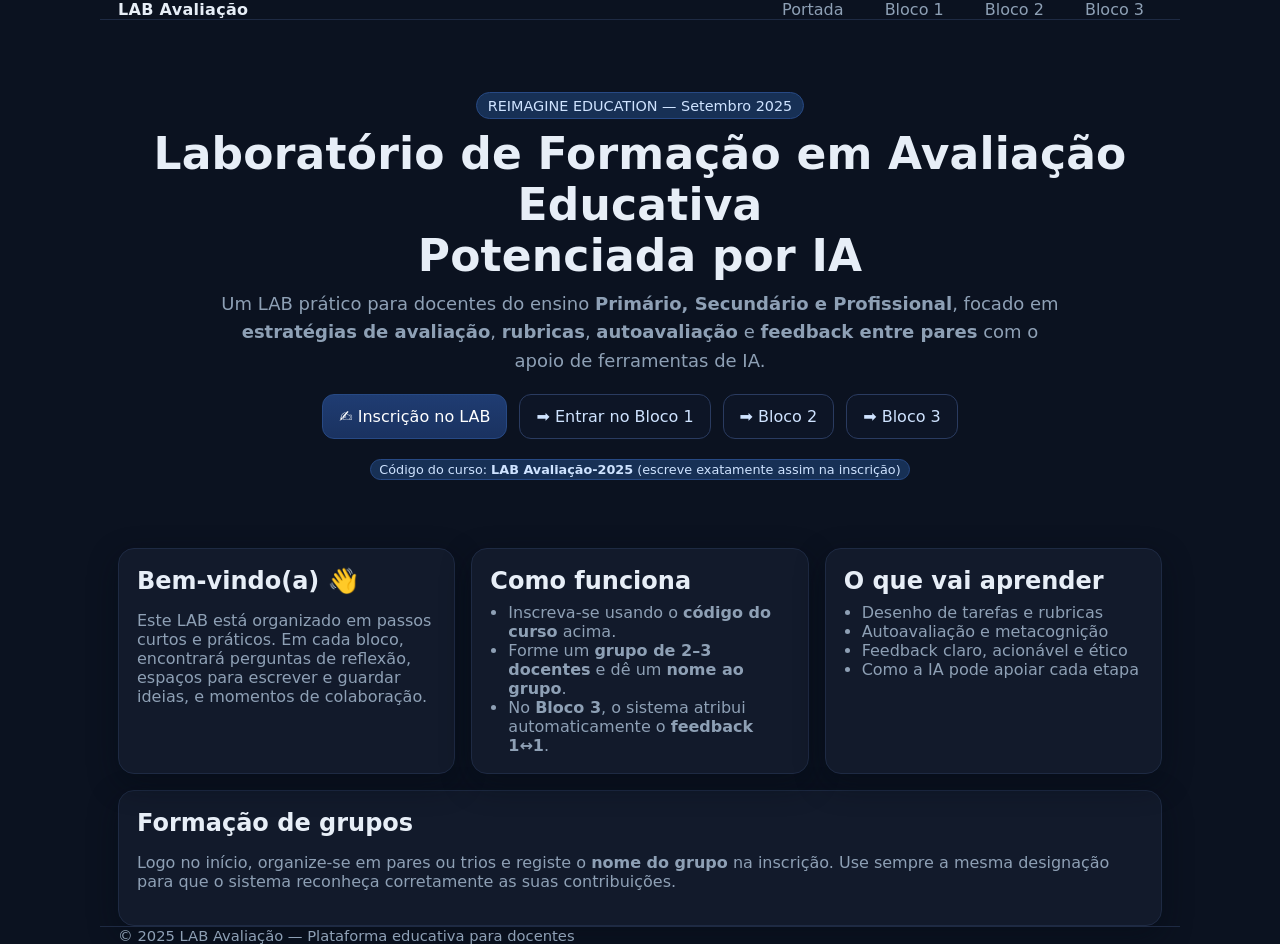
==== index.html @ 11b27a01 "Add files via upload" ====
<!doctype html>
<html lang="pt-PT">
<head>
  <meta charset="utf-8" />
  <meta name="viewport" content="width=device-width, initial-scale=1" />
  <title>LAB Avaliação – Portada</title>
  <meta name="description" content="Laboratório de Formação em Avaliação Educativa Potenciada por IA. REIMAGINE EDUCATION. Setembro 2025.">
  <style>
    :root{
      --bg:#0b1220;--panel:#121a2b;--muted:#8ea0b5;--text:#e7eef7;--brand:#4da3ff;--accent:#7dd3fc;--ok:#22c55e;--ring:rgba(77,163,255,.35);
    }
    *{box-sizing:border-box}
    html,body{margin:0;height:100%;background:var(--bg);color:var(--text);font-family:system-ui,-apple-system,Segoe UI,Roboto,Inter,Helvetica,Arial,sans-serif}
    a{color:var(--accent);text-decoration:none}
    header{display:flex;gap:16px;align-items:center;justify-content:space-between;padding:14px 18px;border-bottom:1px solid #1e2a43;background:linear-gradient(180deg,#0b1220 0,#0b1220d9 100%)}
    .brand{font-weight:700;letter-spacing:.3px}
    nav a{color:var(--muted);margin:0 8px;padding:8px 10px;border-radius:10px}
    nav a:hover{background:#1a2742;color:#e7eef7}
    .btn{display:inline-flex;gap:.6rem;align-items:center;background:linear-gradient(180deg,#1f3c72,#1a3260);border:1px solid #274984;color:#fff;padding:12px 16px;border-radius:12px;cursor:pointer}
    .btn:hover{filter:brightness(1.08)}
    .btn.secondary{background:#0d1526;color:#cfe3ff;border-color:#2a3b60}
    .wrap{max-width:1080px;margin:0 auto;padding:0 18px}
    .hero{display:grid;place-items:center;min-height:58vh;text-align:center;padding:24px}
    .hero h1{font-size:clamp(28px,4.2vw,44px);margin:.2em 0 .2em;font-weight:800;letter-spacing:.2px}
    .hero p{color:var(--muted);font-size:clamp(15px,2vw,18px);max-width:840px;margin:0 auto 18px;line-height:1.6}
    .cta{display:flex;gap:12px;flex-wrap:wrap;justify-content:center;margin-top:10px}
    .badge{display:inline-block;margin-top:10px;font-size:.9rem;padding:.28rem .7rem;border-radius:999px;background:#173055;border:1px solid #274984;color:#cfe3ff}
    .panel{background:var(--panel);border:1px solid #1e2a43;border-radius:16px;padding:18px;box-shadow:0 10px 30px rgba(4,10,20,.45)}
    .grid3{display:grid;gap:16px}
    @media (min-width:860px){.grid3{grid-template-columns:1fr 1fr 1fr}}
    h2{margin:0 0 8px}
    .muted{color:var(--muted)}
    .note{font-size:.95rem;color:var(--muted)}
    footer{padding:24px 18px;border-top:1px solid #1e2a43;margin-top:28px;color:var(--muted);font-size:.92rem}
    .list{margin:8px 0 0 0;padding-left:18px}
    .tag{display:inline-block;padding:2px 8px;border-radius:999px;background:#173055;border:1px solid #274984;color:#cfe3ff;font-size:.8rem}
    .spacer{height:20px}
  </style>
</head>
<body>
  <header class="wrap">
    <div class="brand">LAB Avaliação</div>
    <nav>
      <a href="index.html" aria-current="page">Portada</a>
      <a href="bloco1.html">Bloco 1</a>
      <a href="bloco2.html">Bloco 2</a>
      <a href="bloco3.html">Bloco 3</a>
    </nav>
  </header>

  <main>
    <section class="hero wrap">
      <div>
        <span class="badge">REIMAGINE EDUCATION — Setembro 2025</span>
        <h1>Laboratório de Formação em Avaliação Educativa<br/>Potenciada por IA</h1>
        <p>
          Um LAB prático para docentes do ensino <b>Primário, Secundário e Profissional</b>, focado em
          <b>estratégias de avaliação</b>, <b>rubricas</b>, <b>autoavaliação</b> e <b>feedback entre pares</b> com o apoio de ferramentas de IA.
        </p>
        <div class="cta">
          <!-- Substitui o link do Forms se tiveres um novo -->
          <a class="btn" href="https://forms.gle/6xL4aq1236qaYxDQ7" target="_blank" rel="noopener">
            ✍️ Inscrição no LAB
          </a>
          <a class="btn secondary" href="bloco1.html">➡️ Entrar no Bloco 1</a>
          <a class="btn secondary" href="bloco2.html">➡️ Bloco 2</a>
          <a class="btn secondary" href="bloco3.html">➡️ Bloco 3</a>
        </div>
        <div class="spacer"></div>
        <div class="tag">Código do curso: <b>LAB Avaliação-2025</b> (escreve exatamente assim na inscrição)</div>
      </div>
    </section>

    <section class="wrap" style="margin-top:6px">
      <div class="grid3">
        <div class="panel">
          <h2>Bem-vindo(a) 👋</h2>
          <p class="muted">
            Este LAB está organizado em passos curtos e práticos. Em cada bloco, encontrará perguntas de reflexão,
            espaços para escrever e guardar ideias, e momentos de colaboração.
          </p>
        </div>
        <div class="panel">
          <h2>Como funciona</h2>
          <ul class="list muted">
            <li>Inscreva-se usando o <b>código do curso</b> acima.</li>
            <li>Forme um <b>grupo de 2–3 docentes</b> e dê um <b>nome ao grupo</b>.</li>
            <li>No <b>Bloco 3</b>, o sistema atribui automaticamente o <b>feedback 1↔1</b>.</li>
          </ul>
        </div>
        <div class="panel">
          <h2>O que vai aprender</h2>
          <ul class="list muted">
            <li>Desenho de tarefas e rubricas</li>
            <li>Autoavaliação e metacognição</li>
            <li>Feedback claro, acionável e ético</li>
            <li>Como a IA pode apoiar cada etapa</li>
          </ul>
        </div>
      </div>
      <div class="panel" style="margin-top:16px">
        <h2>Formação de grupos</h2>
        <p class="muted">
          Logo no início, organize-se em pares ou trios e registe o <b>nome do grupo</b> na inscrição.
          Use sempre a mesma designação para que o sistema reconheça corretamente as suas contribuições.
        </p>
      </div>
    </section>
  </main>

  <footer class="wrap">
    <div>© 2025 LAB Avaliação — Plataforma educativa para docentes</div>
  </footer>
</body>
</html>
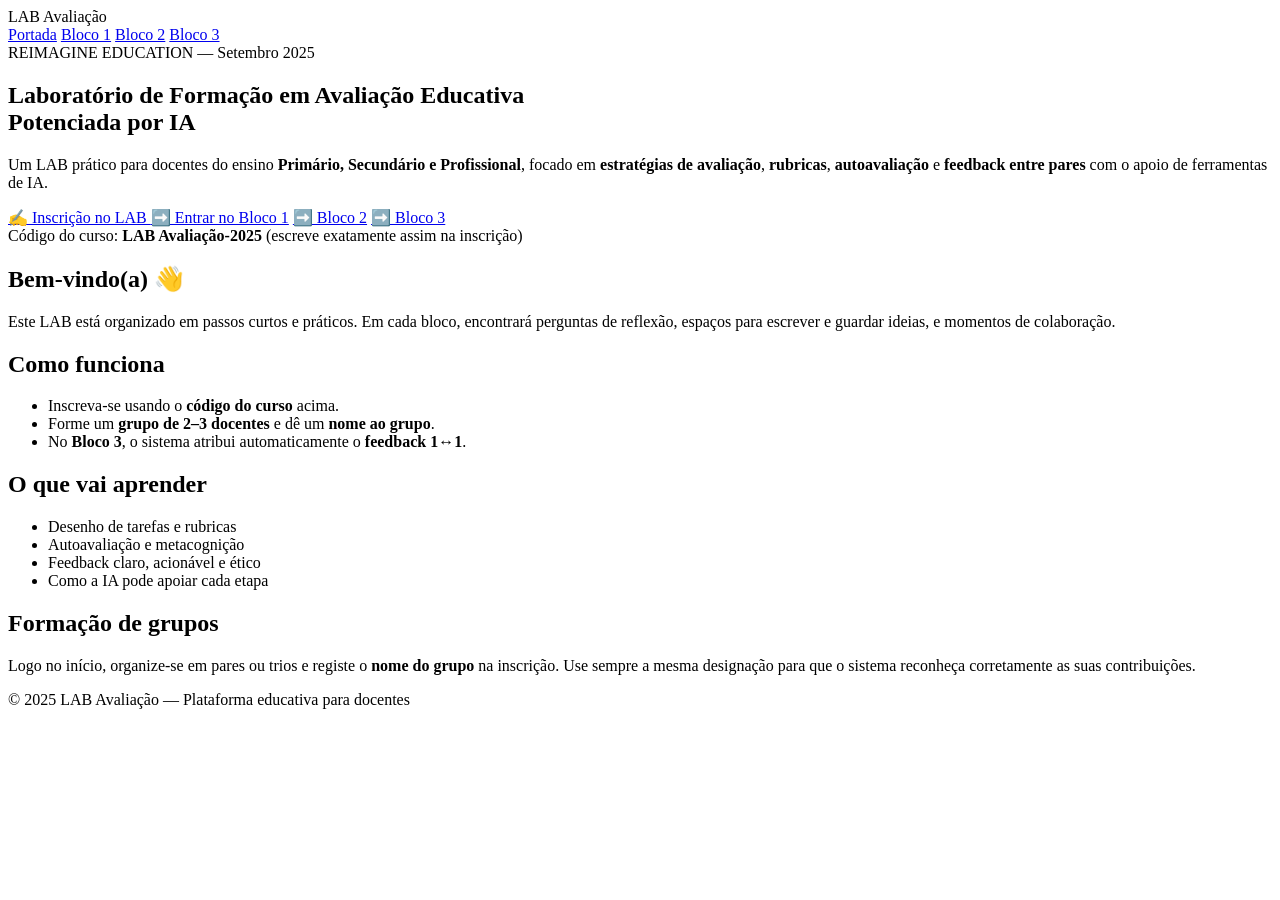
==== commit ed7b8b72: "Portada: trec estils inline i aplico tema clar" ====
--- a/index.html
+++ b/index.html
@@ -5,37 +5,11 @@
   <meta name="viewport" content="width=device-width, initial-scale=1" />
   <title>LAB Avaliação – Portada</title>
   <meta name="description" content="Laboratório de Formação em Avaliação Educativa Potenciada por IA. REIMAGINE EDUCATION. Setembro 2025.">
-  <style>
-    :root{
-      --bg:#0b1220;--panel:#121a2b;--muted:#8ea0b5;--text:#e7eef7;--brand:#4da3ff;--accent:#7dd3fc;--ok:#22c55e;--ring:rgba(77,163,255,.35);
-    }
-    *{box-sizing:border-box}
-    html,body{margin:0;height:100%;background:var(--bg);color:var(--text);font-family:system-ui,-apple-system,Segoe UI,Roboto,Inter,Helvetica,Arial,sans-serif}
-    a{color:var(--accent);text-decoration:none}
-    header{display:flex;gap:16px;align-items:center;justify-content:space-between;padding:14px 18px;border-bottom:1px solid #1e2a43;background:linear-gradient(180deg,#0b1220 0,#0b1220d9 100%)}
-    .brand{font-weight:700;letter-spacing:.3px}
-    nav a{color:var(--muted);margin:0 8px;padding:8px 10px;border-radius:10px}
-    nav a:hover{background:#1a2742;color:#e7eef7}
-    .btn{display:inline-flex;gap:.6rem;align-items:center;background:linear-gradient(180deg,#1f3c72,#1a3260);border:1px solid #274984;color:#fff;padding:12px 16px;border-radius:12px;cursor:pointer}
-    .btn:hover{filter:brightness(1.08)}
-    .btn.secondary{background:#0d1526;color:#cfe3ff;border-color:#2a3b60}
-    .wrap{max-width:1080px;margin:0 auto;padding:0 18px}
-    .hero{display:grid;place-items:center;min-height:58vh;text-align:center;padding:24px}
-    .hero h1{font-size:clamp(28px,4.2vw,44px);margin:.2em 0 .2em;font-weight:800;letter-spacing:.2px}
-    .hero p{color:var(--muted);font-size:clamp(15px,2vw,18px);max-width:840px;margin:0 auto 18px;line-height:1.6}
-    .cta{display:flex;gap:12px;flex-wrap:wrap;justify-content:center;margin-top:10px}
-    .badge{display:inline-block;margin-top:10px;font-size:.9rem;padding:.28rem .7rem;border-radius:999px;background:#173055;border:1px solid #274984;color:#cfe3ff}
-    .panel{background:var(--panel);border:1px solid #1e2a43;border-radius:16px;padding:18px;box-shadow:0 10px 30px rgba(4,10,20,.45)}
-    .grid3{display:grid;gap:16px}
-    @media (min-width:860px){.grid3{grid-template-columns:1fr 1fr 1fr}}
-    h2{margin:0 0 8px}
-    .muted{color:var(--muted)}
-    .note{font-size:.95rem;color:var(--muted)}
-    footer{padding:24px 18px;border-top:1px solid #1e2a43;margin-top:28px;color:var(--muted);font-size:.92rem}
-    .list{margin:8px 0 0 0;padding-left:18px}
-    .tag{display:inline-block;padding:2px 8px;border-radius:999px;background:#173055;border:1px solid #274984;color:#cfe3ff;font-size:.8rem}
-    .spacer{height:20px}
-  </style>
+  <link rel="stylesheet" href="assets/theme-light.css">
+
+
+
+  
 </head>
 <body>
   <header class="wrap">
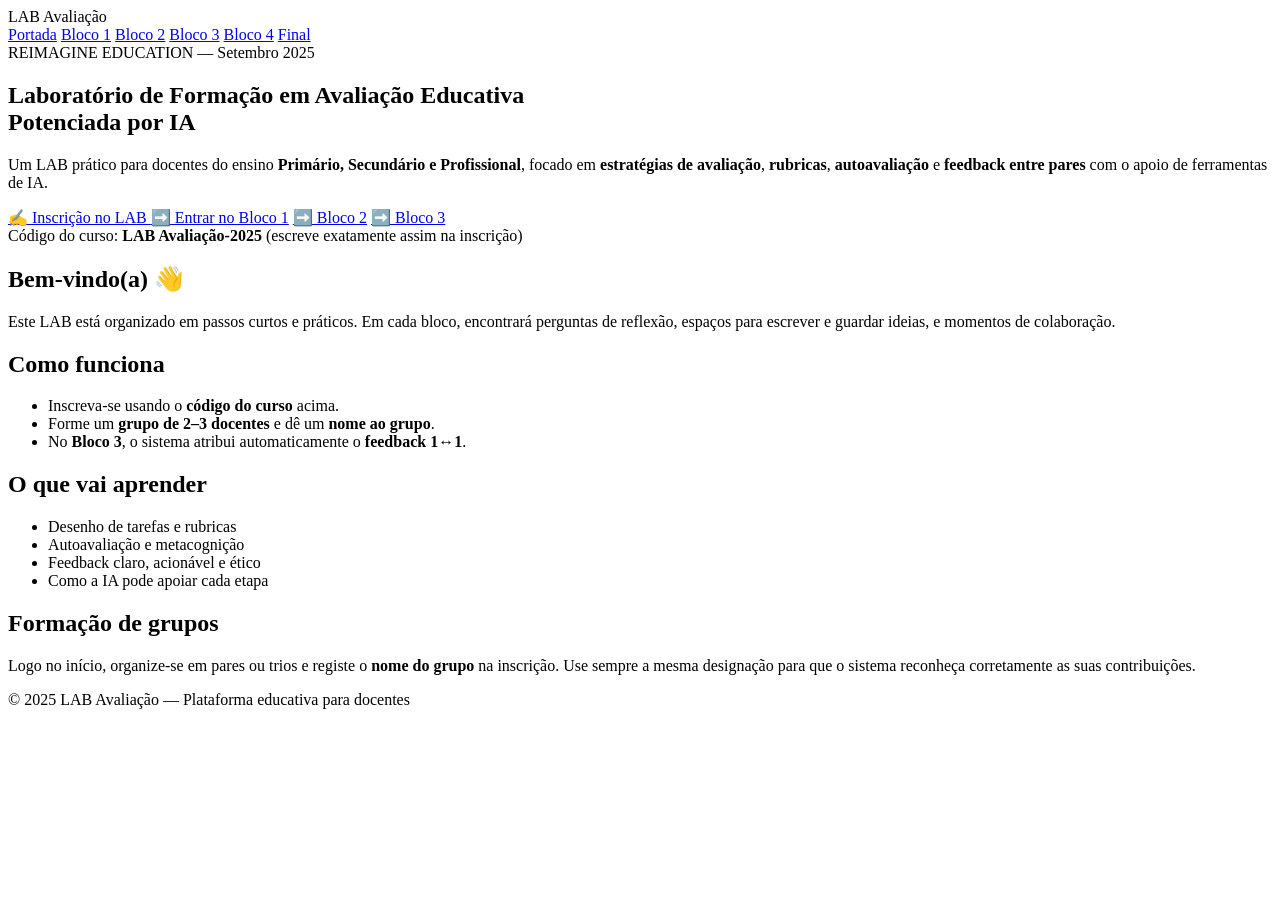
==== commit 741329de: "Update index.html Afegit enllaços Bloco 4 i Final a la navegació" ====
--- a/index.html
+++ b/index.html
@@ -14,12 +14,14 @@
 <body>
   <header class="wrap">
     <div class="brand">LAB Avaliação</div>
-    <nav>
-      <a href="index.html" aria-current="page">Portada</a>
-      <a href="bloco1.html">Bloco 1</a>
-      <a href="bloco2.html">Bloco 2</a>
-      <a href="bloco3.html">Bloco 3</a>
-    </nav>
+<nav>
+  <a href="index.html" class="active">Portada</a>
+  <a href="bloco1.html">Bloco 1</a>
+  <a href="bloco2.html">Bloco 2</a>
+  <a href="bloco3.html">Bloco 3</a>
+  <a href="bloco4.html">Bloco 4</a>
+  <a href="final.html">Final</a>
+</nav>
   </header>
 
   <main>
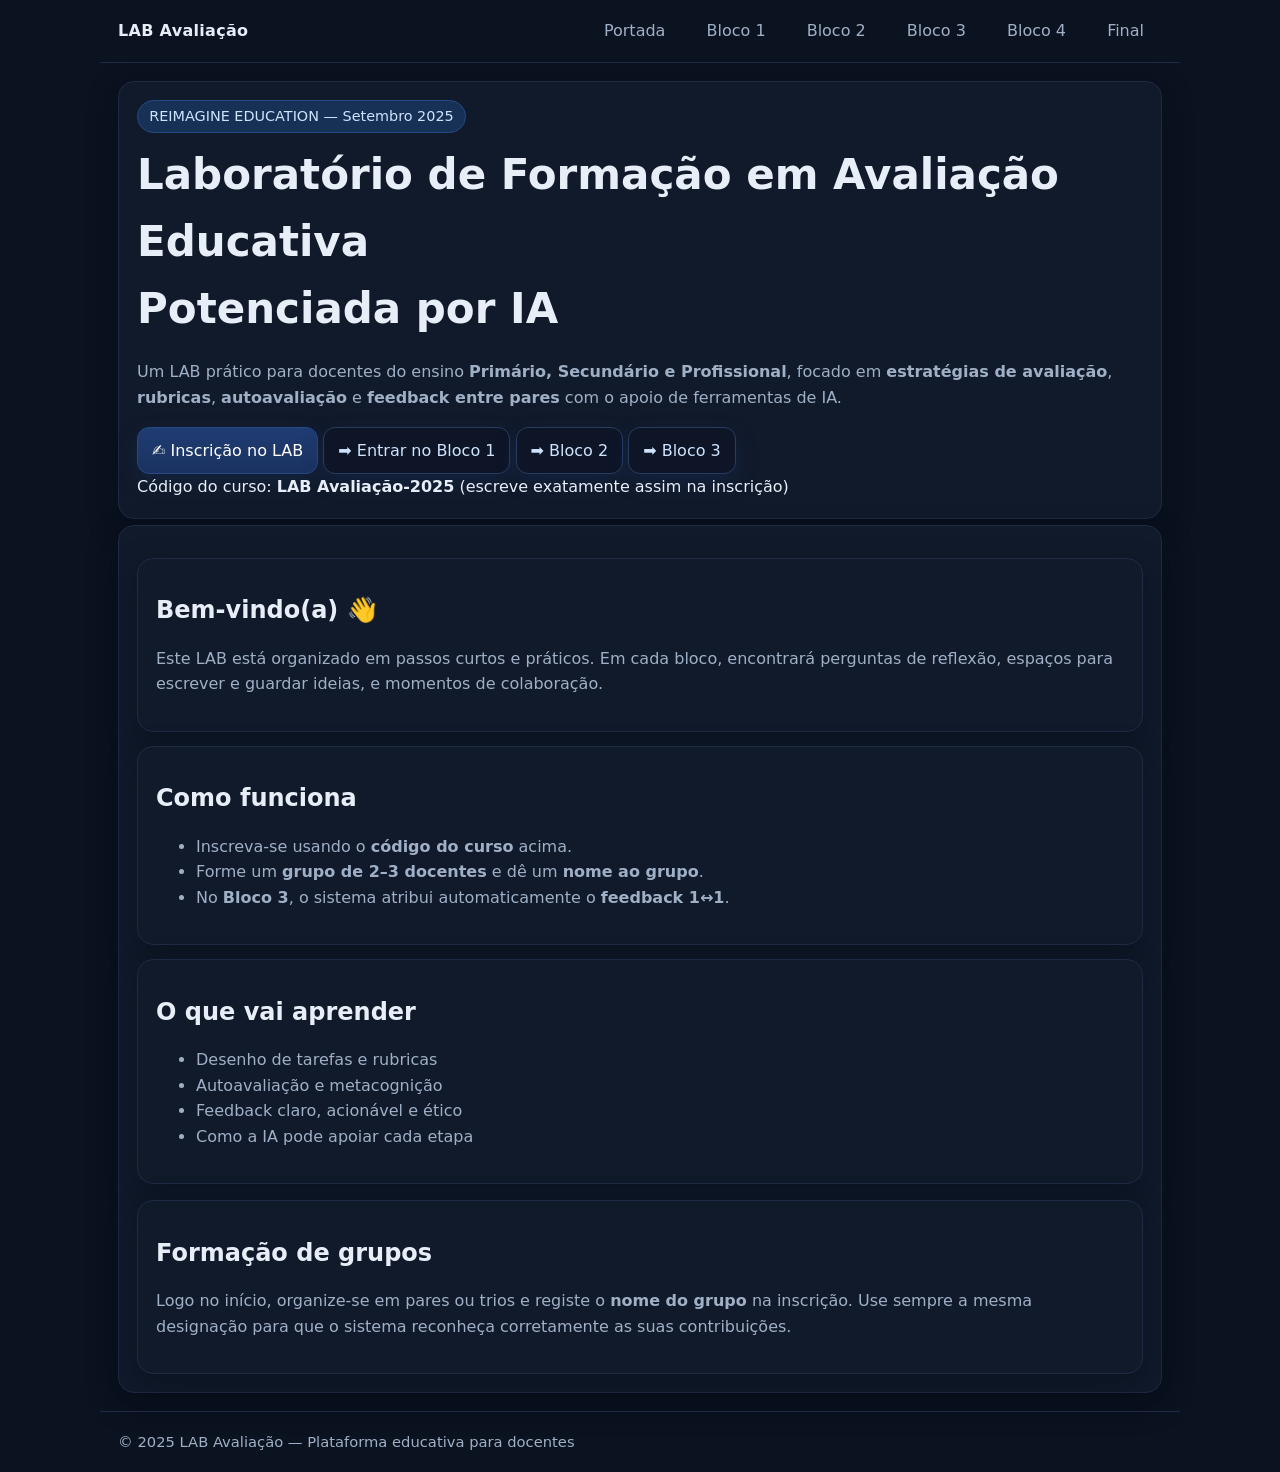
==== commit 4083fe9d: "Update index.html Canvi de fons clar a fosc" ====
--- a/index.html
+++ b/index.html
@@ -5,7 +5,7 @@
   <meta name="viewport" content="width=device-width, initial-scale=1" />
   <title>LAB Avaliação – Portada</title>
   <meta name="description" content="Laboratório de Formação em Avaliação Educativa Potenciada por IA. REIMAGINE EDUCATION. Setembro 2025.">
-  <link rel="stylesheet" href="assets/theme-light.css">
+  <link rel="stylesheet" href="assets/style.css">
 
 
 
--- a/assets/style.css
+++ b/assets/style.css
@@ -0,0 +1,48 @@
+
+:root{
+  --bg:#0b1220; --panel:#111a2b; --text:#e8eef7; --muted:#9fb0c6;
+  --link:#7dd3fc; --brand:#4da3ff; --accent:#60a5fa; --border:#1f2a44;
+  --ok:#22c55e; --warn:#f97316; --danger:#ef4444; --shadow:0 10px 30px rgba(4,10,20,.45);
+}
+
+*{box-sizing:border-box}
+html,body{margin:0;height:100%;background:var(--bg);color:var(--text);
+  font:16px/1.6 Inter, system-ui, -apple-system, 'Segoe UI', Roboto, Helvetica, Arial, sans-serif;
+  -webkit-font-smoothing:antialiased; -moz-osx-font-smoothing:grayscale;
+}
+
+a{color:var(--link); text-decoration:none}
+a:hover{opacity:.9; text-decoration:underline}
+
+.wrap,.container,main{max-width:1080px;margin:0 auto;padding:18px}
+header{display:flex;align-items:center;justify-content:space-between;gap:16px;
+  padding:14px 18px;border-bottom:1px solid var(--border);
+  background:linear-gradient(180deg,#0b1220 0,#0b1220d9 100%)
+}
+.brand{font-weight:800;letter-spacing:.3px}
+nav a{color:var(--muted);margin:0 8px;padding:8px 10px;border-radius:10px}
+nav a:hover{background:#1a2742;color:#e7eef7}
+.btn{display:inline-flex;gap:.6rem;align-items:center;background:linear-gradient(180deg,#1f3c72,#1a3260);
+  border:1px solid #274984;color:#fff;padding:10px 14px;border-radius:12px;cursor:pointer;
+  box-shadow:0 8px 20px rgba(23,51,94,.35); transition:filter .15s ease, transform .02s ease}
+.btn:hover{filter:brightness(1.07)} .btn:active{transform:translateY(1px)}
+.btn.secondary{background:#0d1526;color:#cfe3ff;border-color:#2a3b60}
+.badge{display:inline-block;font-size:.9rem;padding:.25rem .7rem;border-radius:999px;
+  background:#173055;border:1px solid #274984;color:#cfe3ff}
+.card,.panel,section{background:var(--panel);border:1px solid var(--border);
+  border-radius:16px;padding:18px;box-shadow:var(--shadow); margin-top:14px}
+h1{font-size:clamp(26px,4.2vw,42px);margin:.2em 0 .4em;font-weight:800}
+h2{font-size:clamp(18px,2.4vw,24px);margin:.6em 0 .3em;font-weight:700}
+h3{font-size:18px;margin:.6em 0 .2em}
+p,li{color:var(--muted)}
+input,textarea,select{
+  width:100%;border:1px solid #2a3b60;background:#0f1830;color:#e7eef7;
+  border-radius:12px;padding:12px 14px;outline:none; transition:box-shadow .15s,border-color .15s
+}
+input::placeholder,textarea::placeholder{color:#7c8aa3}
+input:focus,textarea:focus,select:focus{border-color:var(--brand);box-shadow:0 0 0 4px rgba(77,163,255,.18)}
+table{width:100%;border-collapse:collapse}
+th,td{padding:10px 12px;border-bottom:1px solid var(--border)} th{text-align:left}
+footer{padding:24px 18px;border-top:1px solid var(--border);margin-top:28px;color:var(--muted);font-size:.92rem}
+.notice{padding:10px 12px;border-radius:12px;border:1px solid #274984;background:#0f1930;color:#cfe3ff}
+.ok{color:var(--ok)} .warn{color:var(--warn)} .danger{color:var(--danger)}
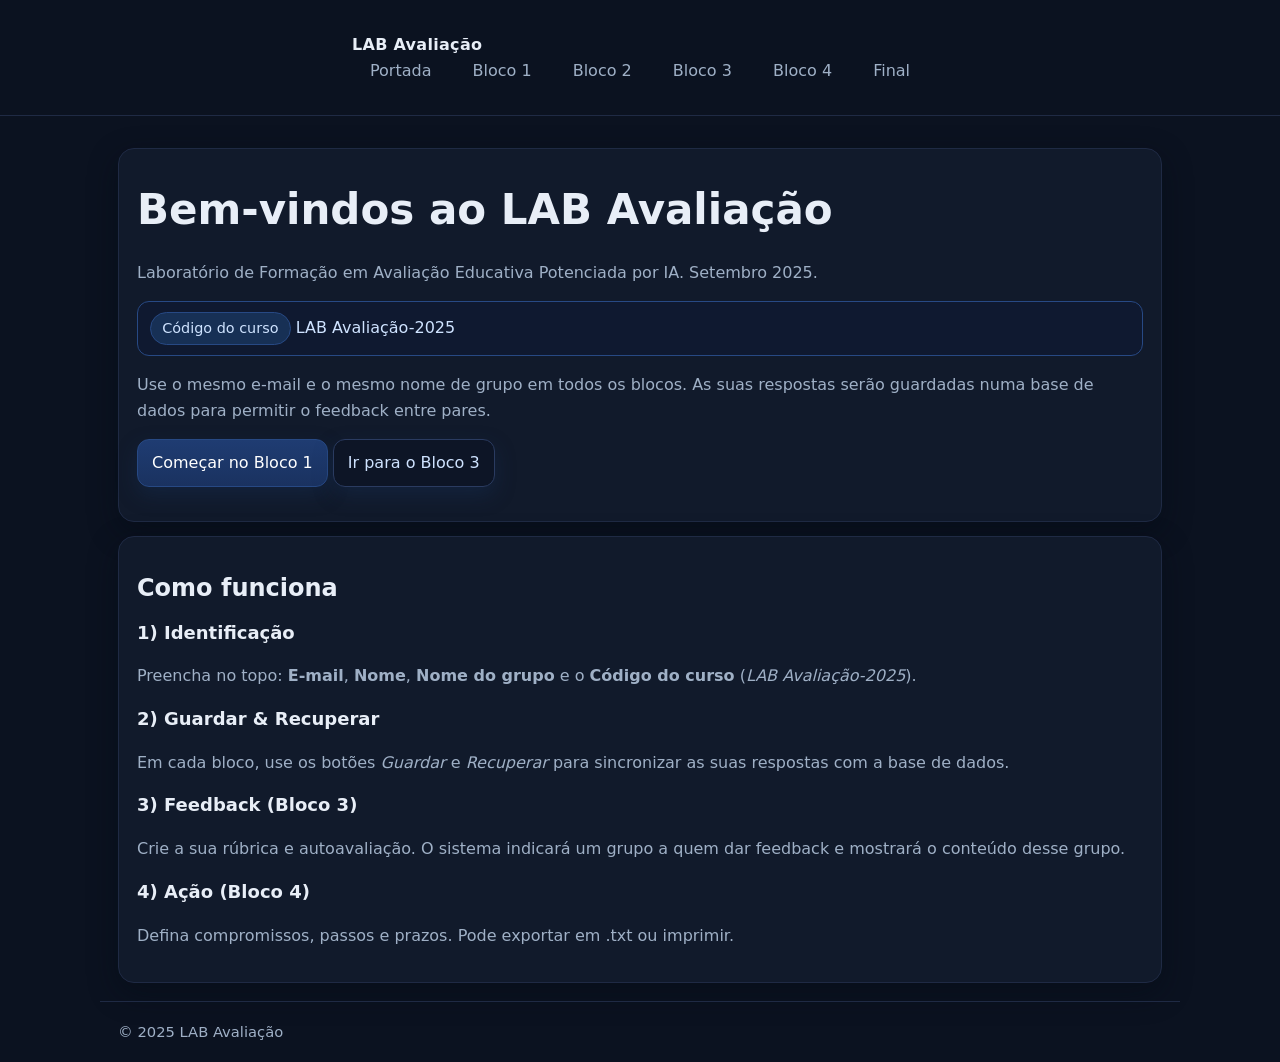
==== commit 1b44533d: "Update index.html Nova portada (index)" ====
--- a/index.html
+++ b/index.html
@@ -3,89 +3,71 @@
 <head>
   <meta charset="utf-8" />
   <meta name="viewport" content="width=device-width, initial-scale=1" />
-  <title>LAB Avaliação – Portada</title>
-  <meta name="description" content="Laboratório de Formação em Avaliação Educativa Potenciada por IA. REIMAGINE EDUCATION. Setembro 2025.">
+  <title>LAB Avaliação — Portada</title>
   <link rel="stylesheet" href="assets/style.css">
-
-
-
-  
+  <script defer src="assets/app.js"></script>
 </head>
 <body>
-  <header class="wrap">
+<header class="site">
+  <div class="wrap">
     <div class="brand">LAB Avaliação</div>
-<nav>
-  <a href="index.html" class="active">Portada</a>
-  <a href="bloco1.html">Bloco 1</a>
-  <a href="bloco2.html">Bloco 2</a>
-  <a href="bloco3.html">Bloco 3</a>
-  <a href="bloco4.html">Bloco 4</a>
-  <a href="final.html">Final</a>
-</nav>
-  </header>
+    <nav>
+      <a href="index.html" class="active">Portada</a>
+      <a href="bloco1.html">Bloco 1</a>
+      <a href="bloco2.html">Bloco 2</a>
+      <a href="bloco3.html">Bloco 3</a>
+      <a href="bloco4.html">Bloco 4</a>
+      <a href="final.html">Final</a>
+    </nav>
+  </div>
+</header>
 
-  <main>
-    <section class="hero wrap">
-      <div>
-        <span class="badge">REIMAGINE EDUCATION — Setembro 2025</span>
-        <h1>Laboratório de Formação em Avaliação Educativa<br/>Potenciada por IA</h1>
-        <p>
-          Um LAB prático para docentes do ensino <b>Primário, Secundário e Profissional</b>, focado em
-          <b>estratégias de avaliação</b>, <b>rubricas</b>, <b>autoavaliação</b> e <b>feedback entre pares</b> com o apoio de ferramentas de IA.
-        </p>
-        <div class="cta">
-          <!-- Substitui o link do Forms se tiveres um novo -->
-          <a class="btn" href="https://forms.gle/6xL4aq1236qaYxDQ7" target="_blank" rel="noopener">
-            ✍️ Inscrição no LAB
-          </a>
-          <a class="btn secondary" href="bloco1.html">➡️ Entrar no Bloco 1</a>
-          <a class="btn secondary" href="bloco2.html">➡️ Bloco 2</a>
-          <a class="btn secondary" href="bloco3.html">➡️ Bloco 3</a>
-        </div>
-        <div class="spacer"></div>
-        <div class="tag">Código do curso: <b>LAB Avaliação-2025</b> (escreve exatamente assim na inscrição)</div>
+<main class="container">
+  <!-- A barra de identificação (Email, Nome, Grupo, Código) é inserida automaticamente pelo app.js -->
+  <section class="card hero">
+    <h1>Bem-vindos ao LAB Avaliação</h1>
+    <p class="lead">Laboratório de Formação em Avaliação Educativa Potenciada por IA. Setembro 2025.</p>
+    <div class="notice">
+      <span class="badge">Código do curso</span>
+      LAB Avaliação-2025
+    </div>
+    <p class="small">Use o mesmo e-mail e o mesmo nome de grupo em todos os blocos. As suas respostas serão guardadas numa base de dados para permitir o feedback entre pares.</p>
+    <p>
+      <a class="btn" href="bloco1.html">Começar no Bloco 1</a>
+      <a class="btn secondary" href="bloco3.html">Ir para o Bloco 3</a>
+    </p>
+  </section>
+
+  <section class="card">
+    <h2>Como funciona</h2>
+    <div class="row">
+      <div class="col-6">
+        <h3>1) Identificação</h3>
+        <p>Preencha no topo: <strong>E-mail</strong>, <strong>Nome</strong>, <strong>Nome do grupo</strong> e o <strong>Código do curso</strong> (<em>LAB Avaliação-2025</em>).</p>
       </div>
-    </section>
+      <div class="col-6">
+        <h3>2) Guardar &amp; Recuperar</h3>
+        <p>Em cada bloco, use os botões <em>Guardar</em> e <em>Recuperar</em> para sincronizar as suas respostas com a base de dados.</p>
+      </div>
+      <div class="col-6">
+        <h3>3) Feedback (Bloco 3)</h3>
+        <p>Crie a sua rúbrica e autoavaliação. O sistema indicará um grupo a quem dar feedback e mostrará o conteúdo desse grupo.</p>
+      </div>
+      <div class="col-6">
+        <h3>4) Ação (Bloco 4)</h3>
+        <p>Defina compromissos, passos e prazos. Pode exportar em .txt ou imprimir.</p>
+      </div>
+    </div>
+  </section>
+</main>
 
-    <section class="wrap" style="margin-top:6px">
-      <div class="grid3">
-        <div class="panel">
-          <h2>Bem-vindo(a) 👋</h2>
-          <p class="muted">
-            Este LAB está organizado em passos curtos e práticos. Em cada bloco, encontrará perguntas de reflexão,
-            espaços para escrever e guardar ideias, e momentos de colaboração.
-          </p>
-        </div>
-        <div class="panel">
-          <h2>Como funciona</h2>
-          <ul class="list muted">
-            <li>Inscreva-se usando o <b>código do curso</b> acima.</li>
-            <li>Forme um <b>grupo de 2–3 docentes</b> e dê um <b>nome ao grupo</b>.</li>
-            <li>No <b>Bloco 3</b>, o sistema atribui automaticamente o <b>feedback 1↔1</b>.</li>
-          </ul>
-        </div>
-        <div class="panel">
-          <h2>O que vai aprender</h2>
-          <ul class="list muted">
-            <li>Desenho de tarefas e rubricas</li>
-            <li>Autoavaliação e metacognição</li>
-            <li>Feedback claro, acionável e ético</li>
-            <li>Como a IA pode apoiar cada etapa</li>
-          </ul>
-        </div>
-      </div>
-      <div class="panel" style="margin-top:16px">
-        <h2>Formação de grupos</h2>
-        <p class="muted">
-          Logo no início, organize-se em pares ou trios e registe o <b>nome do grupo</b> na inscrição.
-          Use sempre a mesma designação para que o sistema reconheça corretamente as suas contribuições.
-        </p>
-      </div>
-    </section>
-  </main>
+<footer class="wrap">© 2025 LAB Avaliação</footer>
 
-  <footer class="wrap">
-    <div>© 2025 LAB Avaliação — Plataforma educativa para docentes</div>
-  </footer>
+<script>
+  // Monta a barra de identificação. Nesta página não há formulário de respostas.
+  document.addEventListener('DOMContentLoaded', () => {
+    if (window.LAB && LAB.initBlockPage) LAB.initBlockPage('index');
+  });
+</script>
 </body>
 </html>
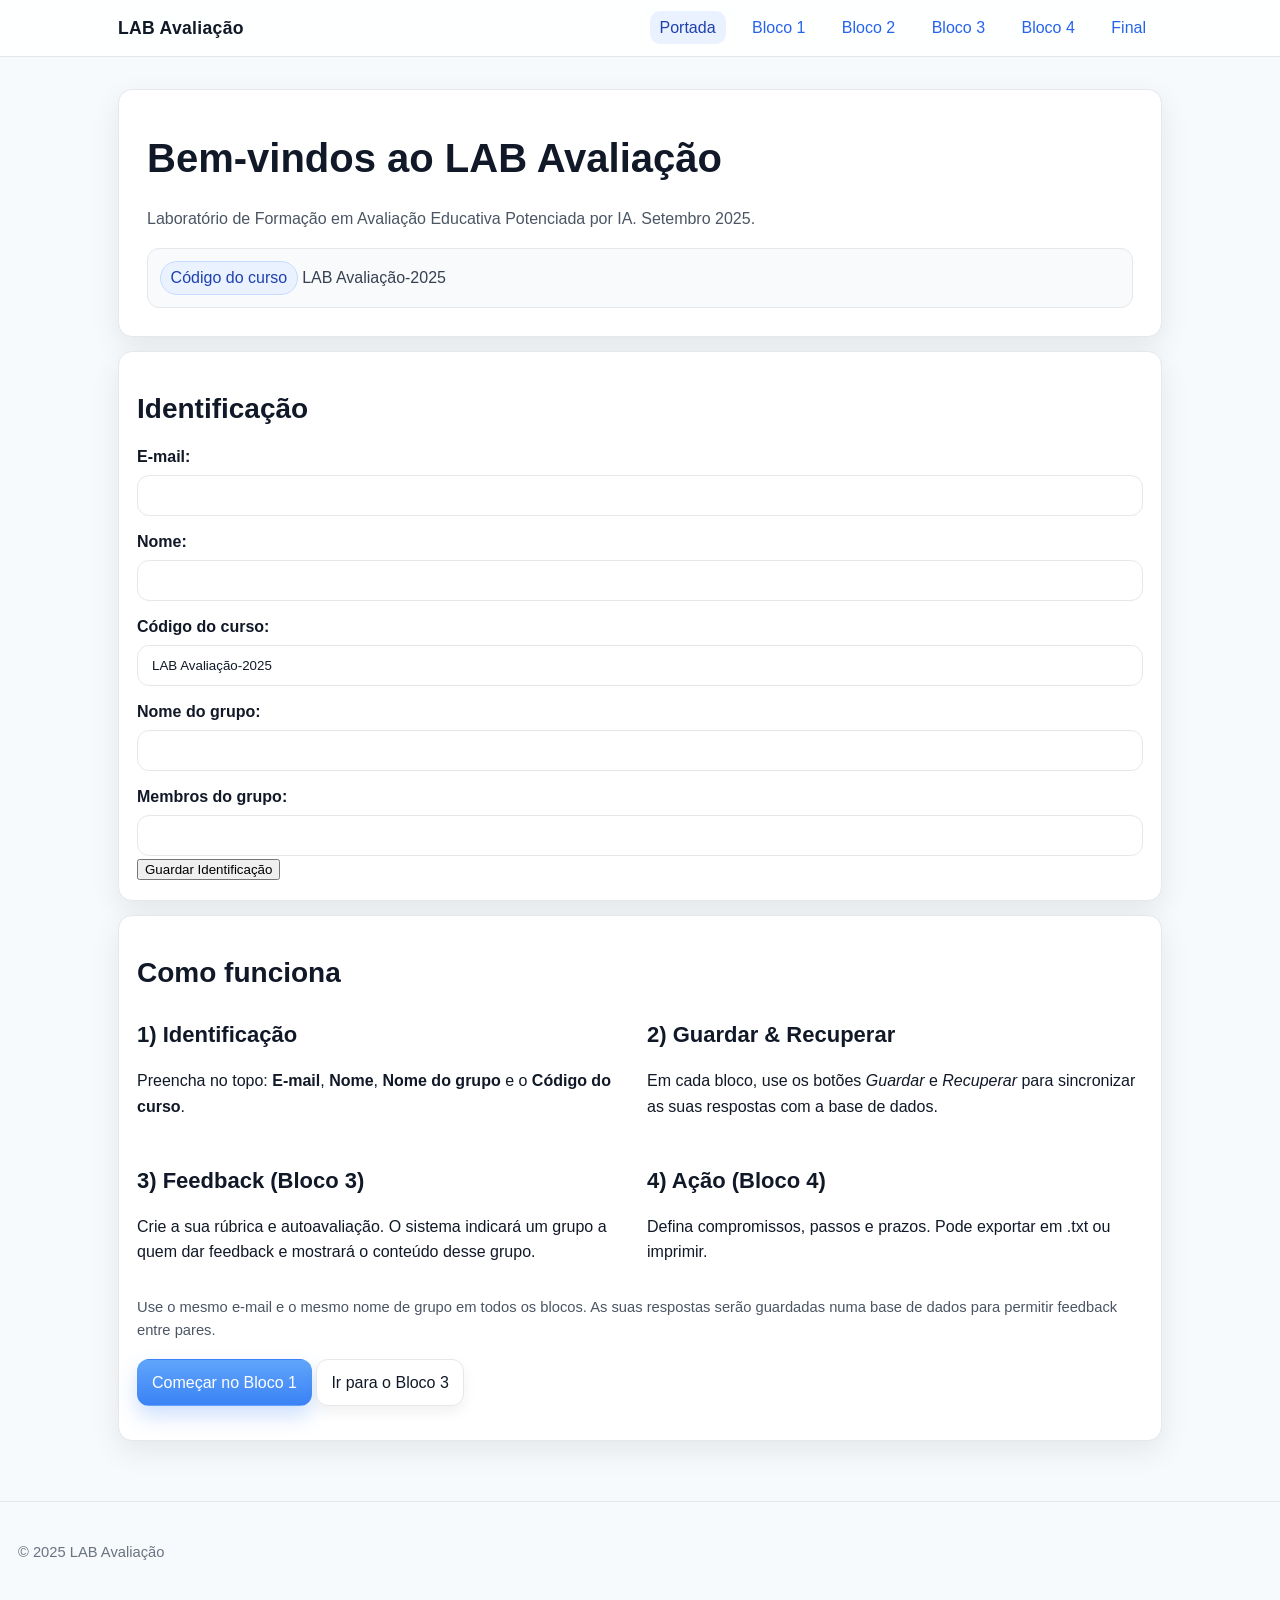
==== commit 1e7a32e4: "Update index.html Nou Index fusionat i millorat" ====
--- a/index.html
+++ b/index.html
@@ -2,72 +2,96 @@
 <html lang="pt-PT">
 <head>
   <meta charset="utf-8" />
-  <meta name="viewport" content="width=device-width, initial-scale=1" />
-  <title>LAB Avaliação — Portada</title>
+  <meta name="viewport" content="width=device-width, initial-scale=1, initial-scale=1" />
+  <title>LAB Avaliação – Portada</title>
   <link rel="stylesheet" href="assets/style.css">
   <script defer src="assets/app.js"></script>
 </head>
 <body>
-<header class="site">
-  <div class="wrap">
-    <div class="brand">LAB Avaliação</div>
-    <nav>
-      <a href="index.html" class="active">Portada</a>
-      <a href="bloco1.html">Bloco 1</a>
-      <a href="bloco2.html">Bloco 2</a>
-      <a href="bloco3.html">Bloco 3</a>
-      <a href="bloco4.html">Bloco 4</a>
-      <a href="final.html">Final</a>
-    </nav>
-  </div>
-</header>
+  <header class="site">
+    <div class="wrap">
+      <div class="brand">LAB Avaliação</div>
+      <nav>
+        <a href="index.html" class="active">Portada</a>
+        <a href="bloco1.html">Bloco 1</a>
+        <a href="bloco2.html">Bloco 2</a>
+        <a href="bloco3.html">Bloco 3</a>
+        <a href="bloco4.html">Bloco 4</a>
+        <a href="final.html">Final</a>
+      </nav>
+    </div>
+  </header>
 
-<main class="container">
-  <!-- A barra de identificação (Email, Nome, Grupo, Código) é inserida automaticamente pelo app.js -->
-  <section class="card hero">
-    <h1>Bem-vindos ao LAB Avaliação</h1>
-    <p class="lead">Laboratório de Formação em Avaliação Educativa Potenciada por IA. Setembro 2025.</p>
-    <div class="notice">
-      <span class="badge">Código do curso</span>
-      LAB Avaliação-2025
-    </div>
-    <p class="small">Use o mesmo e-mail e o mesmo nome de grupo em todos os blocos. As suas respostas serão guardadas numa base de dados para permitir o feedback entre pares.</p>
-    <p>
-      <a class="btn" href="bloco1.html">Começar no Bloco 1</a>
-      <a class="btn secondary" href="bloco3.html">Ir para o Bloco 3</a>
-    </p>
-  </section>
+  <main class="container">
 
-  <section class="card">
-    <h2>Como funciona</h2>
-    <div class="row">
-      <div class="col-6">
-        <h3>1) Identificação</h3>
-        <p>Preencha no topo: <strong>E-mail</strong>, <strong>Nome</strong>, <strong>Nome do grupo</strong> e o <strong>Código do curso</strong> (<em>LAB Avaliação-2025</em>).</p>
+    <!-- Hero -->
+    <section class="card hero">
+      <h1>Bem-vindos ao LAB Avaliação</h1>
+      <p class="lead">Laboratório de Formação em Avaliação Educativa Potenciada por IA. Setembro 2025.</p>
+      <div class="notice">
+        <span class="badge">Código do curso</span>
+        LAB Avaliação-2025
       </div>
-      <div class="col-6">
-        <h3>2) Guardar &amp; Recuperar</h3>
-        <p>Em cada bloco, use os botões <em>Guardar</em> e <em>Recuperar</em> para sincronizar as suas respostas com a base de dados.</p>
+    </section>
+
+    <!-- Formulário -->
+    <section class="card">
+      <h2>Identificação</h2>
+      <form id="form-inscripcio">
+        <label for="email">E-mail:</label>
+        <input type="email" id="email" required>
+
+        <label for="nome">Nome:</label>
+        <input type="text" id="nome" required>
+
+        <label for="codigo">Código do curso:</label>
+        <input type="text" id="codigo" value="LAB Avaliação-2025" required>
+
+        <label for="grupo">Nome do grupo:</label>
+        <input type="text" id="grupo" required>
+
+        <label for="membros">Membros do grupo:</label>
+        <input type="text" id="membros" required>
+
+        <button type="submit">Guardar Identificação</button>
+      </form>
+    </section>
+
+    <!-- Como funciona -->
+    <section class="card">
+      <h2>Como funciona</h2>
+      <div class="row">
+        <div class="col-6">
+          <h3>1) Identificação</h3>
+          <p>Preencha no topo: <strong>E-mail</strong>, <strong>Nome</strong>, <strong>Nome do grupo</strong> e o <strong>Código do curso</strong>.</p>
+        </div>
+        <div class="col-6">
+          <h3>2) Guardar & Recuperar</h3>
+          <p>Em cada bloco, use os botões <em>Guardar</em> e <em>Recuperar</em> para sincronizar as suas respostas com a base de dados.</p>
+        </div>
+        <div class="col-6">
+          <h3>3) Feedback (Bloco 3)</h3>
+          <p>Crie a sua rúbrica e autoavaliação. O sistema indicará um grupo a quem dar feedback e mostrará o conteúdo desse grupo.</p>
+        </div>
+        <div class="col-6">
+          <h3>4) Ação (Bloco 4)</h3>
+          <p>Defina compromissos, passos e prazos. Pode exportar em .txt ou imprimir.</p>
+        </div>
       </div>
-      <div class="col-6">
-        <h3>3) Feedback (Bloco 3)</h3>
-        <p>Crie a sua rúbrica e autoavaliação. O sistema indicará um grupo a quem dar feedback e mostrará o conteúdo desse grupo.</p>
-      </div>
-      <div class="col-6">
-        <h3>4) Ação (Bloco 4)</h3>
-        <p>Defina compromissos, passos e prazos. Pode exportar em .txt ou imprimir.</p>
-      </div>
-    </div>
-  </section>
-</main>
 
-<footer class="wrap">© 2025 LAB Avaliação</footer>
+      <p class="small">
+        Use o mesmo e-mail e o mesmo nome de grupo em todos os blocos. As suas respostas serão guardadas numa base de dados para permitir feedback entre pares.
+      </p>
 
-<script>
-  // Monta a barra de identificação. Nesta página não há formulário de respostas.
-  document.addEventListener('DOMContentLoaded', () => {
-    if (window.LAB && LAB.initBlockPage) LAB.initBlockPage('index');
-  });
-</script>
+      <p>
+        <a class="btn" href="bloco1.html">Começar no Bloco 1</a>
+        <a class="btn secondary" href="bloco3.html">Ir para o Bloco 3</a>
+      </p>
+    </section>
+  </main>
+
+  <footer>
+    <p>© 2025 LAB Avaliação</p>
+  </footer>
 </body>
 </html>
--- a/assets/style.css
+++ b/assets/style.css
@@ -1,48 +1,98 @@
-
 :root{
-  --bg:#0b1220; --panel:#111a2b; --text:#e8eef7; --muted:#9fb0c6;
-  --link:#7dd3fc; --brand:#4da3ff; --accent:#60a5fa; --border:#1f2a44;
-  --ok:#22c55e; --warn:#f97316; --danger:#ef4444; --shadow:0 10px 30px rgba(4,10,20,.45);
+  --bg:#f7fafc;
+  --panel:#ffffff;
+  --text:#111827;
+  --muted:#4b5563;
+  --link:#2563eb;
+  --accent:#60a5fa;
+  --accent-strong:#1d4ed8;
+  --ok:#16a34a;
+  --warn:#ea580c;
+  --danger:#dc2626;
+  --border:#e5e7eb;
+  --shadow:0 10px 30px rgba(2,6,23,.08);
+  --radius:14px;
 }
 
 *{box-sizing:border-box}
-html,body{margin:0;height:100%;background:var(--bg);color:var(--text);
-  font:16px/1.6 Inter, system-ui, -apple-system, 'Segoe UI', Roboto, Helvetica, Arial, sans-serif;
+html,body{margin:0;height:100%;}
+body{
+  background:var(--bg);
+  color:var(--text);
+  font:16px/1.6 -apple-system,BlinkMacSystemFont,"Segoe UI",Roboto,Helvetica,Arial,"Apple Color Emoji","Segoe UI Emoji";
   -webkit-font-smoothing:antialiased; -moz-osx-font-smoothing:grayscale;
 }
 
-a{color:var(--link); text-decoration:none}
-a:hover{opacity:.9; text-decoration:underline}
+a{color:var(--link);text-decoration:none;transition:color .15s ease}
+a:hover{color:var(--accent-strong)}
 
-.wrap,.container,main{max-width:1080px;margin:0 auto;padding:18px}
-header{display:flex;align-items:center;justify-content:space-between;gap:16px;
-  padding:14px 18px;border-bottom:1px solid var(--border);
-  background:linear-gradient(180deg,#0b1220 0,#0b1220d9 100%)
+header.site{
+  position:sticky; top:0; z-index:20;
+  background:rgba(255,255,255,.9);
+  backdrop-filter:saturate(180%) blur(8px);
+  border-bottom:1px solid var(--border);
 }
-.brand{font-weight:800;letter-spacing:.3px}
-nav a{color:var(--muted);margin:0 8px;padding:8px 10px;border-radius:10px}
-nav a:hover{background:#1a2742;color:#e7eef7}
-.btn{display:inline-flex;gap:.6rem;align-items:center;background:linear-gradient(180deg,#1f3c72,#1a3260);
-  border:1px solid #274984;color:#fff;padding:10px 14px;border-radius:12px;cursor:pointer;
-  box-shadow:0 8px 20px rgba(23,51,94,.35); transition:filter .15s ease, transform .02s ease}
-.btn:hover{filter:brightness(1.07)} .btn:active{transform:translateY(1px)}
-.btn.secondary{background:#0d1526;color:#cfe3ff;border-color:#2a3b60}
-.badge{display:inline-block;font-size:.9rem;padding:.25rem .7rem;border-radius:999px;
-  background:#173055;border:1px solid #274984;color:#cfe3ff}
-.card,.panel,section{background:var(--panel);border:1px solid var(--border);
-  border-radius:16px;padding:18px;box-shadow:var(--shadow); margin-top:14px}
-h1{font-size:clamp(26px,4.2vw,42px);margin:.2em 0 .4em;font-weight:800}
-h2{font-size:clamp(18px,2.4vw,24px);margin:.6em 0 .3em;font-weight:700}
-h3{font-size:18px;margin:.6em 0 .2em}
-p,li{color:var(--muted)}
-input,textarea,select{
-  width:100%;border:1px solid #2a3b60;background:#0f1830;color:#e7eef7;
-  border-radius:12px;padding:12px 14px;outline:none; transition:box-shadow .15s,border-color .15s
+.wrap{max-width:1080px;margin:0 auto;padding:14px 18px;display:flex;align-items:center;gap:16px;justify-content:space-between}
+.brand{font-weight:800;font-size:1.1rem;letter-spacing:.3px}
+nav a{margin:0 6px;padding:8px 10px;border-radius:10px}
+nav a.active, nav a:hover{background:#eaf2ff;color:#1e40af}
+
+.container{max-width:1080px;margin:0 auto;padding:18px}
+.card{
+  background:var(--panel);
+  border:1px solid var(--border);
+  border-radius:var(--radius);
+  padding:18px;
+  box-shadow:var(--shadow);
+  margin:14px 0;
 }
-input::placeholder,textarea::placeholder{color:#7c8aa3}
-input:focus,textarea:focus,select:focus{border-color:var(--brand);box-shadow:0 0 0 4px rgba(77,163,255,.18)}
-table{width:100%;border-collapse:collapse}
-th,td{padding:10px 12px;border-bottom:1px solid var(--border)} th{text-align:left}
-footer{padding:24px 18px;border-top:1px solid var(--border);margin-top:28px;color:var(--muted);font-size:.92rem}
-.notice{padding:10px 12px;border-radius:12px;border:1px solid #274984;background:#0f1930;color:#cfe3ff}
-.ok{color:var(--ok)} .warn{color:var(--warn)} .danger{color:var(--danger)}
+.hero{padding:28px}
+
+h1{font-size:clamp(26px,4.2vw,40px); margin:.2em 0 .3em; font-weight:800}
+h2{font-size:clamp(20px,3vw,28px); margin:.6em 0 .3em; font-weight:700}
+h3{font-size:clamp(18px,2.4vw,22px); margin:.6em 0 .3em; font-weight:700}
+
+.lead{color:var(--muted)}
+.small{font-size:.92rem;color:#4b5563}
+
+label{display:block;font-weight:600;margin:.8rem 0 .35rem}
+input, textarea, select{
+  width:100%;
+  background:#fff;
+  color:var(--text);
+  border:1px solid var(--border);
+  border-radius:12px;
+  padding:12px 14px;
+  transition: box-shadow .15s ease, border-color .15s ease;
+}
+textarea{min-height:120px; resize:vertical}
+input:focus, textarea:focus, select:focus{
+  border-color:var(--accent);
+  box-shadow:0 0 0 4px rgba(96,165,250,.25);
+  outline:none;
+}
+
+.row{display:grid; grid-template-columns:repeat(12,1fr); gap:14px}
+.col-6{grid-column:span 6}
+.col-12{grid-column:span 12}
+
+.btn{
+  display:inline-flex;align-items:center;gap:.5rem;
+  padding:10px 14px;border-radius:12px;cursor:pointer;border:1px solid transparent;
+  background:linear-gradient(180deg,#60a5fa,#3b82f6);color:#fff;box-shadow:0 10px 20px rgba(59,130,246,.25);
+  transition: transform .06s ease, filter .2s ease, box-shadow .2s ease
+}
+.btn:hover{filter:brightness(1.06)}
+.btn:active{transform:translateY(1px)}
+.btn.secondary{background:#fff;color:var(--text);border:1px solid var(--border); box-shadow:0 6px 14px rgba(2,6,23,.06)}
+.btn.warn{background:linear-gradient(180deg,#fb923c,#f97316)}
+
+.notice{background:#f8fafc;border:1px solid var(--border);border-radius:12px;padding:12px;color:#374151}
+.badge{display:inline-block; padding:.2rem .6rem; border-radius:999px; background:#eaf2ff; color:#1e40af; border:1px solid #c7dbff}
+
+footer{padding:24px 18px;border-top:1px solid var(--border);margin-top:28px;color:#6b7280;font-size:.92rem}
+
+@media (max-width: 860px){
+  .row{grid-template-columns:repeat(6,1fr)}
+  .col-6{grid-column:span 6}
+}
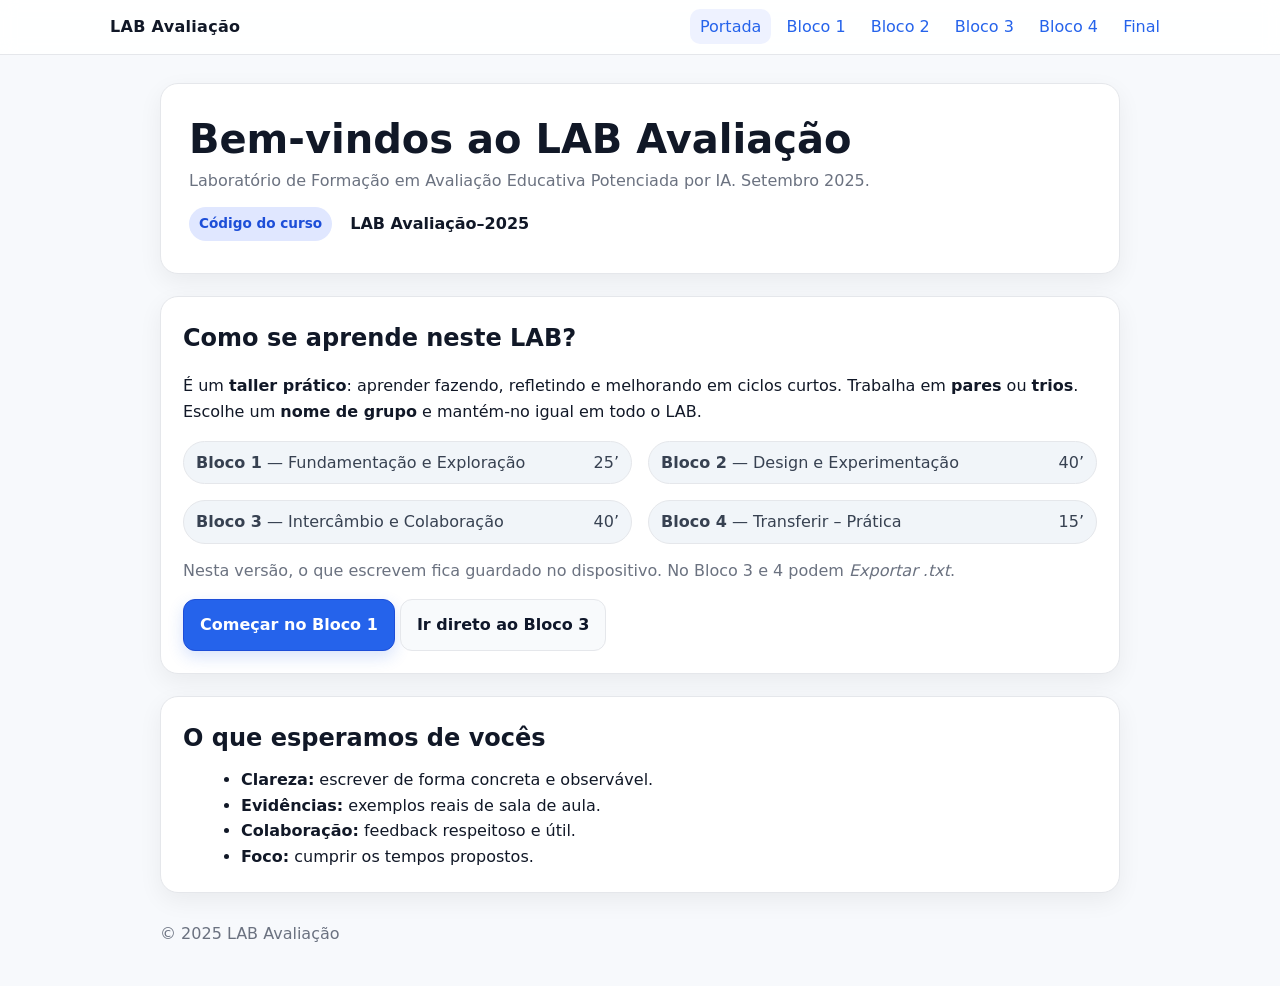
==== commit 168de646: "Update index.html" ====
--- a/index.html
+++ b/index.html
@@ -2,96 +2,111 @@
 <html lang="pt-PT">
 <head>
   <meta charset="utf-8" />
-  <meta name="viewport" content="width=device-width, initial-scale=1, initial-scale=1" />
-  <title>LAB Avaliação – Portada</title>
-  <link rel="stylesheet" href="assets/style.css">
-  <script defer src="assets/app.js"></script>
+  <meta name="viewport" content="width=device-width, initial-scale=1" />
+  <title>LAB Avaliação — Portada</title>
+  <style>
+    :root{
+      --bg:#f7f9fc;
+      --card:#ffffff;
+      --text:#111827;
+      --muted:#6b7280;
+      --primary:#2563eb;
+      --primary-600:#1d4ed8;
+      --border:#e5e7eb;
+      --shadow:0 8px 24px rgba(0,0,0,.06);
+      --radius:18px;
+    }
+    *{box-sizing:border-box}
+    html,body{margin:0;padding:0;background:var(--bg);color:var(--text);
+      font:16px/1.6 system-ui,-apple-system,Segoe UI,Roboto,Ubuntu,"Helvetica Neue",Arial}
+    a{color:var(--primary);text-decoration:none}
+    /* Header */
+    .site{position:sticky;top:0;background:rgba(255,255,255,.9);backdrop-filter:saturate(160%) blur(8px);
+      border-bottom:1px solid var(--border);z-index:50}
+    .wrap{max-width:1100px;margin:auto;padding:14px 20px;display:flex;align-items:center;justify-content:space-between;gap:16px}
+    .brand{font-weight:800;letter-spacing:.3px}
+    nav a{padding:8px 10px;border-radius:10px}
+    nav a.active, nav a:hover{background:#eef2ff}
+    /* Layout */
+    .container{max-width:1000px;margin:28px auto;padding:0 20px;display:grid;gap:22px}
+    .card{background:var(--card);border:1px solid var(--border);border-radius:var(--radius);box-shadow:var(--shadow);padding:22px}
+    .hero{padding:32px 28px}
+    h1{font-size:clamp(28px,4vw,40px);line-height:1.15;margin:0 0 6px}
+    h2{margin:0 0 10px}
+    .lead{color:var(--muted);margin:0 0 14px}
+    .badge{display:inline-block;background:#e0e7ff;color:var(--primary-600);font-weight:700;font-size:.85rem;padding:6px 10px;border-radius:999px;margin-right:8px}
+    .notice{display:flex;align-items:center;gap:10px;font-weight:600}
+    .row{display:grid;grid-template-columns:repeat(12,1fr);gap:16px}
+    .col-6{grid-column:span 6}
+    @media (max-width:800px){.col-6{grid-column:1/-1}}
+    .pill{display:inline-flex;align-items:center;gap:8px;background:#f1f5f9;border:1px solid var(--border);padding:8px 12px;border-radius:999px;color:#374151}
+    .time{display:grid;grid-template-columns:1fr auto;gap:10px;align-items:center}
+    .btn{display:inline-flex;align-items:center;justify-content:center;gap:8px;background:var(--primary);color:#fff;font-weight:700;
+      padding:12px 16px;border-radius:12px;border:1px solid var(--primary-600);box-shadow:0 6px 16px rgba(37,99,235,.18);transition:.18s ease;cursor:pointer}
+    .btn:hover{transform:translateY(-1px);box-shadow:0 10px 22px rgba(37,99,235,.22);background:var(--primary-600)}
+    .btn.secondary{background:#f8fafc;color:#0f172a;border:1px solid var(--border);box-shadow:none}
+    .btn.secondary:hover{background:#eef2ff;color:#0f172a}
+    ul{margin:10px 0 0 18px}
+    footer{max-width:1000px;margin:24px auto 40px;padding:0 20px;color:#6b7280}
+  </style>
 </head>
 <body>
-  <header class="site">
-    <div class="wrap">
-      <div class="brand">LAB Avaliação</div>
-      <nav>
-        <a href="index.html" class="active">Portada</a>
-        <a href="bloco1.html">Bloco 1</a>
-        <a href="bloco2.html">Bloco 2</a>
-        <a href="bloco3.html">Bloco 3</a>
-        <a href="bloco4.html">Bloco 4</a>
-        <a href="final.html">Final</a>
-      </nav>
+<header class="site">
+  <div class="wrap">
+    <div class="brand">LAB Avaliação</div>
+    <nav>
+      <a href="index.html" class="active">Portada</a>
+      <a href="bloco1.html">Bloco 1</a>
+      <a href="bloco2.html">Bloco 2</a>
+      <a href="bloco3.html">Bloco 3</a>
+      <a href="bloco4.html">Bloco 4</a>
+      <a href="final.html">Final</a>
+    </nav>
+  </div>
+</header>
+
+<main class="container">
+  <!-- Hero -->
+  <section class="card hero">
+    <h1>Bem-vindos ao LAB Avaliação</h1>
+    <p class="lead">Laboratório de Formação em Avaliação Educativa Potenciada por IA. Setembro 2025.</p>
+    <div class="notice"><span class="badge">Código do curso</span> LAB Avaliação–2025</div>
+  </section>
+
+  <!-- Como se aprende / Duração -->
+  <section class="card">
+    <h2>Como se aprende neste LAB?</h2>
+    <p>
+      É um <strong>taller prático</strong>: aprender fazendo, refletindo e melhorando em ciclos curtos.
+      Trabalha em <strong>pares</strong> ou <strong>trios</strong>. Escolhe um <strong>nome de grupo</strong> e mantém-no igual em todo o LAB.
+    </p>
+    <div class="row" style="margin-top:6px">
+      <div class="col-6"><div class="pill time"><span><strong>Bloco 1</strong> — Fundamentação e Exploração</span> <span>25’</span></div></div>
+      <div class="col-6"><div class="pill time"><span><strong>Bloco 2</strong> — Design e Experimentação</span> <span>40’</span></div></div>
+      <div class="col-6"><div class="pill time"><span><strong>Bloco 3</strong> — Intercâmbio e Colaboração</span> <span>40’</span></div></div>
+      <div class="col-6"><div class="pill time"><span><strong>Bloco 4</strong> — Transferir – Prática</span> <span>15’</span></div></div>
     </div>
-  </header>
+    <p style="margin-top:14px;color:var(--muted)">
+      Nesta versão, o que escrevem fica guardado no dispositivo. No Bloco 3 e 4 podem <em>Exportar .txt</em>.
+    </p>
+    <p style="margin:14px 0 0">
+      <a class="btn" href="bloco1.html">Começar no Bloco 1</a>
+      <a class="btn secondary" href="bloco3.html">Ir direto ao Bloco 3</a>
+    </p>
+  </section>
 
-  <main class="container">
+  <!-- Expectatives -->
+  <section class="card">
+    <h2>O que esperamos de vocês</h2>
+    <ul>
+      <li><strong>Clareza:</strong> escrever de forma concreta e observável.</li>
+      <li><strong>Evidências:</strong> exemplos reais de sala de aula.</li>
+      <li><strong>Colaboração:</strong> feedback respeitoso e útil.</li>
+      <li><strong>Foco:</strong> cumprir os tempos propostos.</li>
+    </ul>
+  </section>
+</main>
 
-    <!-- Hero -->
-    <section class="card hero">
-      <h1>Bem-vindos ao LAB Avaliação</h1>
-      <p class="lead">Laboratório de Formação em Avaliação Educativa Potenciada por IA. Setembro 2025.</p>
-      <div class="notice">
-        <span class="badge">Código do curso</span>
-        LAB Avaliação-2025
-      </div>
-    </section>
-
-    <!-- Formulário -->
-    <section class="card">
-      <h2>Identificação</h2>
-      <form id="form-inscripcio">
-        <label for="email">E-mail:</label>
-        <input type="email" id="email" required>
-
-        <label for="nome">Nome:</label>
-        <input type="text" id="nome" required>
-
-        <label for="codigo">Código do curso:</label>
-        <input type="text" id="codigo" value="LAB Avaliação-2025" required>
-
-        <label for="grupo">Nome do grupo:</label>
-        <input type="text" id="grupo" required>
-
-        <label for="membros">Membros do grupo:</label>
-        <input type="text" id="membros" required>
-
-        <button type="submit">Guardar Identificação</button>
-      </form>
-    </section>
-
-    <!-- Como funciona -->
-    <section class="card">
-      <h2>Como funciona</h2>
-      <div class="row">
-        <div class="col-6">
-          <h3>1) Identificação</h3>
-          <p>Preencha no topo: <strong>E-mail</strong>, <strong>Nome</strong>, <strong>Nome do grupo</strong> e o <strong>Código do curso</strong>.</p>
-        </div>
-        <div class="col-6">
-          <h3>2) Guardar & Recuperar</h3>
-          <p>Em cada bloco, use os botões <em>Guardar</em> e <em>Recuperar</em> para sincronizar as suas respostas com a base de dados.</p>
-        </div>
-        <div class="col-6">
-          <h3>3) Feedback (Bloco 3)</h3>
-          <p>Crie a sua rúbrica e autoavaliação. O sistema indicará um grupo a quem dar feedback e mostrará o conteúdo desse grupo.</p>
-        </div>
-        <div class="col-6">
-          <h3>4) Ação (Bloco 4)</h3>
-          <p>Defina compromissos, passos e prazos. Pode exportar em .txt ou imprimir.</p>
-        </div>
-      </div>
-
-      <p class="small">
-        Use o mesmo e-mail e o mesmo nome de grupo em todos os blocos. As suas respostas serão guardadas numa base de dados para permitir feedback entre pares.
-      </p>
-
-      <p>
-        <a class="btn" href="bloco1.html">Começar no Bloco 1</a>
-        <a class="btn secondary" href="bloco3.html">Ir para o Bloco 3</a>
-      </p>
-    </section>
-  </main>
-
-  <footer>
-    <p>© 2025 LAB Avaliação</p>
-  </footer>
+<footer>© 2025 LAB Avaliação</footer>
 </body>
 </html>
